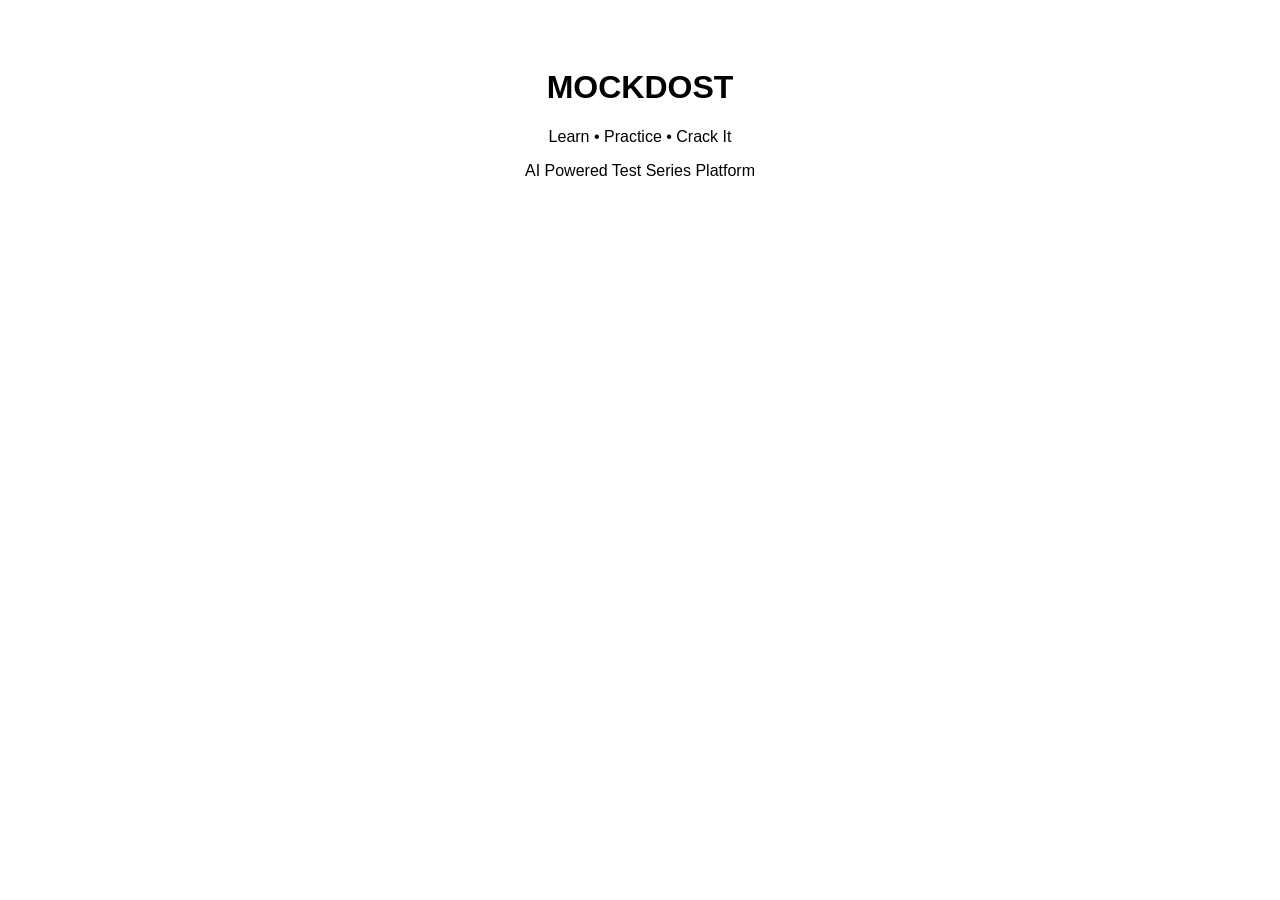
==== index.html @ 2bda01f7 "Create index.html" ====
<!DOCTYPE html>
<html>
<head>
  <meta charset="UTF-8" />
  <title>MOCKDOST</title>
</head>
<body style="font-family:sans-serif;text-align:center;padding:40px">
  <h1>MOCKDOST</h1>
  <p>Learn • Practice • Crack It</p>
  <p>AI Powered Test Series Platform</p>
</body>
</html>
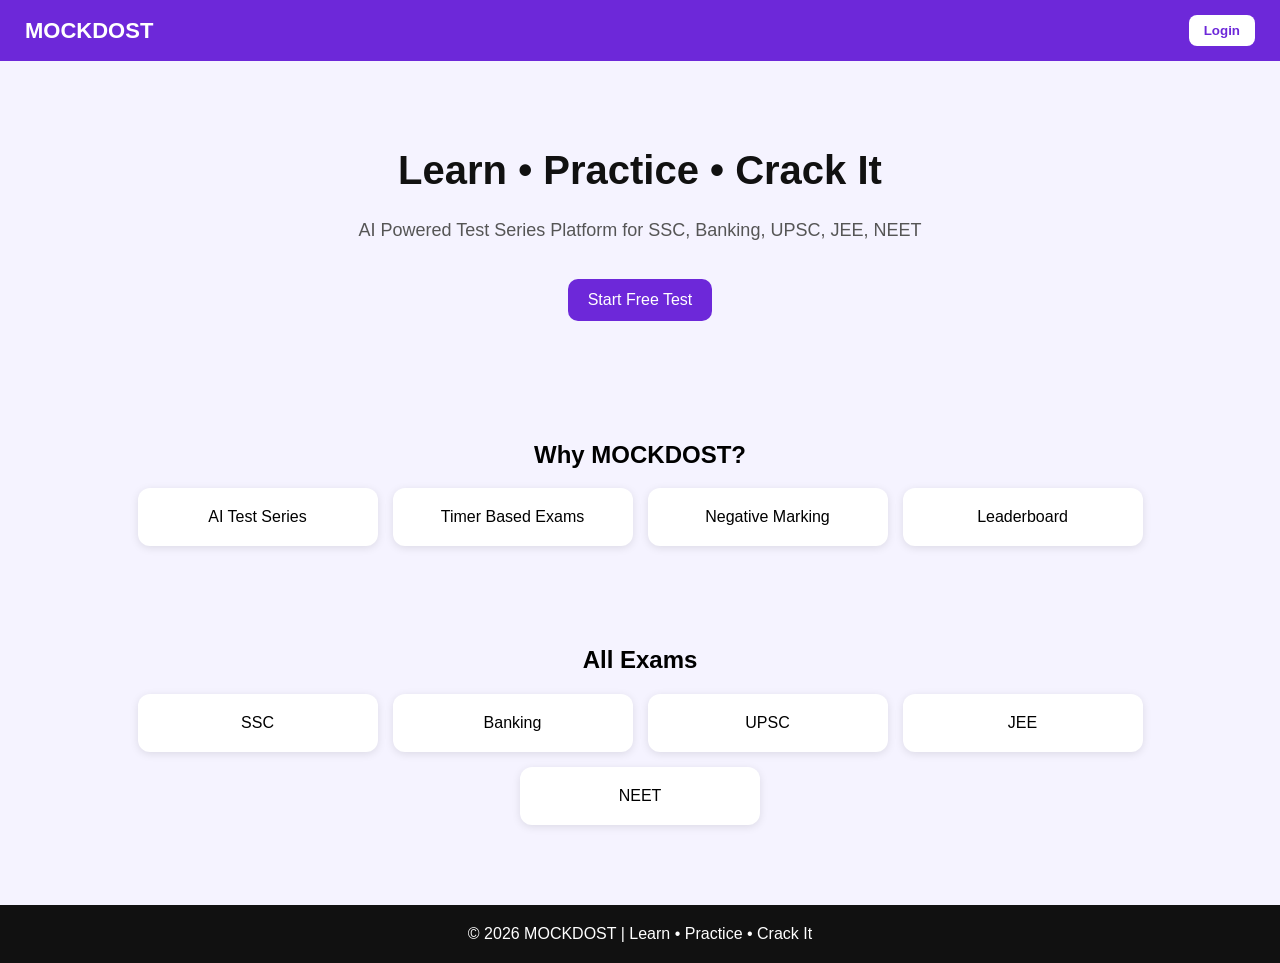
==== commit 7b0bb24d: "Update index.html" ====
--- a/index.html
+++ b/index.html
@@ -1,12 +1,146 @@
 <!DOCTYPE html>
-<html>
+<html lang="en">
 <head>
   <meta charset="UTF-8" />
-  <title>MOCKDOST</title>
+  <meta name="viewport" content="width=device-width, initial-scale=1.0"/>
+  <title>MOCKDOST - AI Test Series</title>
+
+  <style>
+    body {
+      margin: 0;
+      font-family: Arial, sans-serif;
+      background: #f5f3ff;
+    }
+
+    /* Navbar */
+    .nav {
+      background: #6d28d9;
+      color: white;
+      padding: 15px 25px;
+      display: flex;
+      justify-content: space-between;
+      align-items: center;
+    }
+
+    .logo {
+      font-size: 22px;
+      font-weight: bold;
+    }
+
+    .btn {
+      background: white;
+      color: #6d28d9;
+      padding: 8px 15px;
+      border-radius: 8px;
+      border: none;
+      cursor: pointer;
+      font-weight: bold;
+    }
+
+    /* Hero */
+    .hero {
+      text-align: center;
+      padding: 60px 20px;
+    }
+
+    .hero h1 {
+      font-size: 40px;
+      color: #111;
+    }
+
+    .hero p {
+      color: #555;
+      font-size: 18px;
+    }
+
+    .cta {
+      margin-top: 20px;
+      background: #6d28d9;
+      color: white;
+      padding: 12px 20px;
+      border: none;
+      border-radius: 10px;
+      cursor: pointer;
+      font-size: 16px;
+    }
+
+    /* Cards */
+    .section {
+      padding: 40px 20px;
+      text-align: center;
+    }
+
+    .cards {
+      display: flex;
+      gap: 15px;
+      justify-content: center;
+      flex-wrap: wrap;
+    }
+
+    .card {
+      background: white;
+      padding: 20px;
+      border-radius: 12px;
+      width: 200px;
+      box-shadow: 0 2px 8px rgba(0,0,0,0.1);
+    }
+
+    /* Footer */
+    .footer {
+      background: #111;
+      color: white;
+      text-align: center;
+      padding: 20px;
+      margin-top: 40px;
+    }
+  </style>
+
 </head>
-<body style="font-family:sans-serif;text-align:center;padding:40px">
-  <h1>MOCKDOST</h1>
-  <p>Learn • Practice • Crack It</p>
-  <p>AI Powered Test Series Platform</p>
+
+<body>
+
+  <!-- NAV -->
+  <div class="nav">
+    <div class="logo">MOCKDOST</div>
+    <button class="btn">Login</button>
+  </div>
+
+  <!-- HERO -->
+  <div class="hero">
+    <h1>Learn • Practice • Crack It</h1>
+    <p>AI Powered Test Series Platform for SSC, Banking, UPSC, JEE, NEET</p>
+    <button class="cta">Start Free Test</button>
+  </div>
+
+  <!-- FEATURES -->
+  <div class="section">
+    <h2>Why MOCKDOST?</h2>
+
+    <div class="cards">
+      <div class="card">AI Test Series</div>
+      <div class="card">Timer Based Exams</div>
+      <div class="card">Negative Marking</div>
+      <div class="card">Leaderboard</div>
+    </div>
+  </div>
+
+  <!-- EXAMS -->
+  <div class="section">
+    <h2>All Exams</h2>
+
+    <div class="cards">
+      <div class="card">SSC</div>
+      <div class="card">Banking</div>
+      <div class="card">UPSC</div>
+      <div class="card">JEE</div>
+      <div class="card">NEET</div>
+    </div>
+  </div>
+
+  <!-- FOOTER -->
+  <div class="footer">
+    © 2026 MOCKDOST | Learn • Practice • Crack It
+  </div>
+
 </body>
 </html>
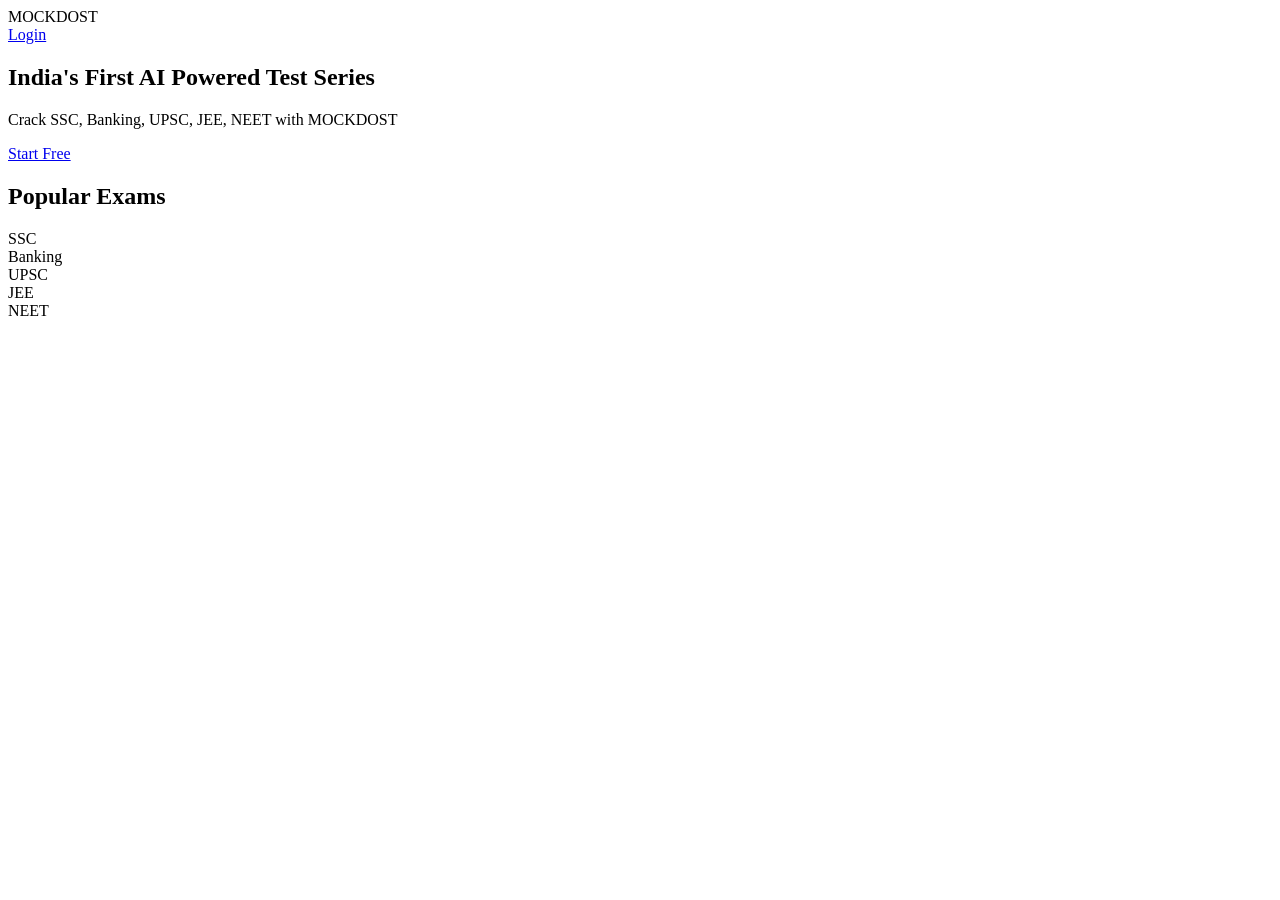
==== commit 96c56aa4: "Create index.html" ====
--- a/index.html
+++ b/index.html
@@ -1,146 +1,36 @@
 <!DOCTYPE html>
-<html lang="en">
+<html>
 <head>
-  <meta charset="UTF-8" />
-  <meta name="viewport" content="width=device-width, initial-scale=1.0"/>
-  <title>MOCKDOST - AI Test Series</title>
-
-  <style>
-    body {
-      margin: 0;
-      font-family: Arial, sans-serif;
-      background: #f5f3ff;
-    }
-
-    /* Navbar */
-    .nav {
-      background: #6d28d9;
-      color: white;
-      padding: 15px 25px;
-      display: flex;
-      justify-content: space-between;
-      align-items: center;
-    }
-
-    .logo {
-      font-size: 22px;
-      font-weight: bold;
-    }
-
-    .btn {
-      background: white;
-      color: #6d28d9;
-      padding: 8px 15px;
-      border-radius: 8px;
-      border: none;
-      cursor: pointer;
-      font-weight: bold;
-    }
-
-    /* Hero */
-    .hero {
-      text-align: center;
-      padding: 60px 20px;
-    }
-
-    .hero h1 {
-      font-size: 40px;
-      color: #111;
-    }
-
-    .hero p {
-      color: #555;
-      font-size: 18px;
-    }
-
-    .cta {
-      margin-top: 20px;
-      background: #6d28d9;
-      color: white;
-      padding: 12px 20px;
-      border: none;
-      border-radius: 10px;
-      cursor: pointer;
-      font-size: 16px;
-    }
-
-    /* Cards */
-    .section {
-      padding: 40px 20px;
-      text-align: center;
-    }
-
-    .cards {
-      display: flex;
-      gap: 15px;
-      justify-content: center;
-      flex-wrap: wrap;
-    }
-
-    .card {
-      background: white;
-      padding: 20px;
-      border-radius: 12px;
-      width: 200px;
-      box-shadow: 0 2px 8px rgba(0,0,0,0.1);
-    }
-
-    /* Footer */
-    .footer {
-      background: #111;
-      color: white;
-      text-align: center;
-      padding: 20px;
-      margin-top: 40px;
-    }
-  </style>
-
+<meta charset="UTF-8">
+<title>MOCKDOST</title>
+<link rel="stylesheet" href="style.css">
 </head>
 
 <body>
 
-  <!-- NAV -->
-  <div class="nav">
-    <div class="logo">MOCKDOST</div>
-    <button class="btn">Login</button>
-  </div>
+<div class="nav">
+<div class="logo">MOCKDOST</div>
+<a href="login.html" class="loginBtn">Login</a>
+</div>
 
-  <!-- HERO -->
-  <div class="hero">
-    <h1>Learn • Practice • Crack It</h1>
-    <p>AI Powered Test Series Platform for SSC, Banking, UPSC, JEE, NEET</p>
-    <button class="cta">Start Free Test</button>
-  </div>
+<section class="hero">
+<h1>India's First AI Powered Test Series</h1>
+<p>Crack SSC, Banking, UPSC, JEE, NEET with MOCKDOST</p>
+<a href="login.html" class="startBtn">Start Free</a>
+</section>
 
-  <!-- FEATURES -->
-  <div class="section">
-    <h2>Why MOCKDOST?</h2>
+<section class="section">
+<h2>Popular Exams</h2>
 
-    <div class="cards">
-      <div class="card">AI Test Series</div>
-      <div class="card">Timer Based Exams</div>
-      <div class="card">Negative Marking</div>
-      <div class="card">Leaderboard</div>
-    </div>
-  </div>
+<div class="grid">
+<div class="card">SSC</div>
+<div class="card">Banking</div>
+<div class="card">UPSC</div>
+<div class="card">JEE</div>
+<div class="card">NEET</div>
+</div>
 
-  <!-- EXAMS -->
-  <div class="section">
-    <h2>All Exams</h2>
-
-    <div class="cards">
-      <div class="card">SSC</div>
-      <div class="card">Banking</div>
-      <div class="card">UPSC</div>
-      <div class="card">JEE</div>
-      <div class="card">NEET</div>
-    </div>
-  </div>
-
-  <!-- FOOTER -->
-  <div class="footer">
-    © 2026 MOCKDOST | Learn • Practice • Crack It
-  </div>
+</section>
 
 </body>
 </html>
